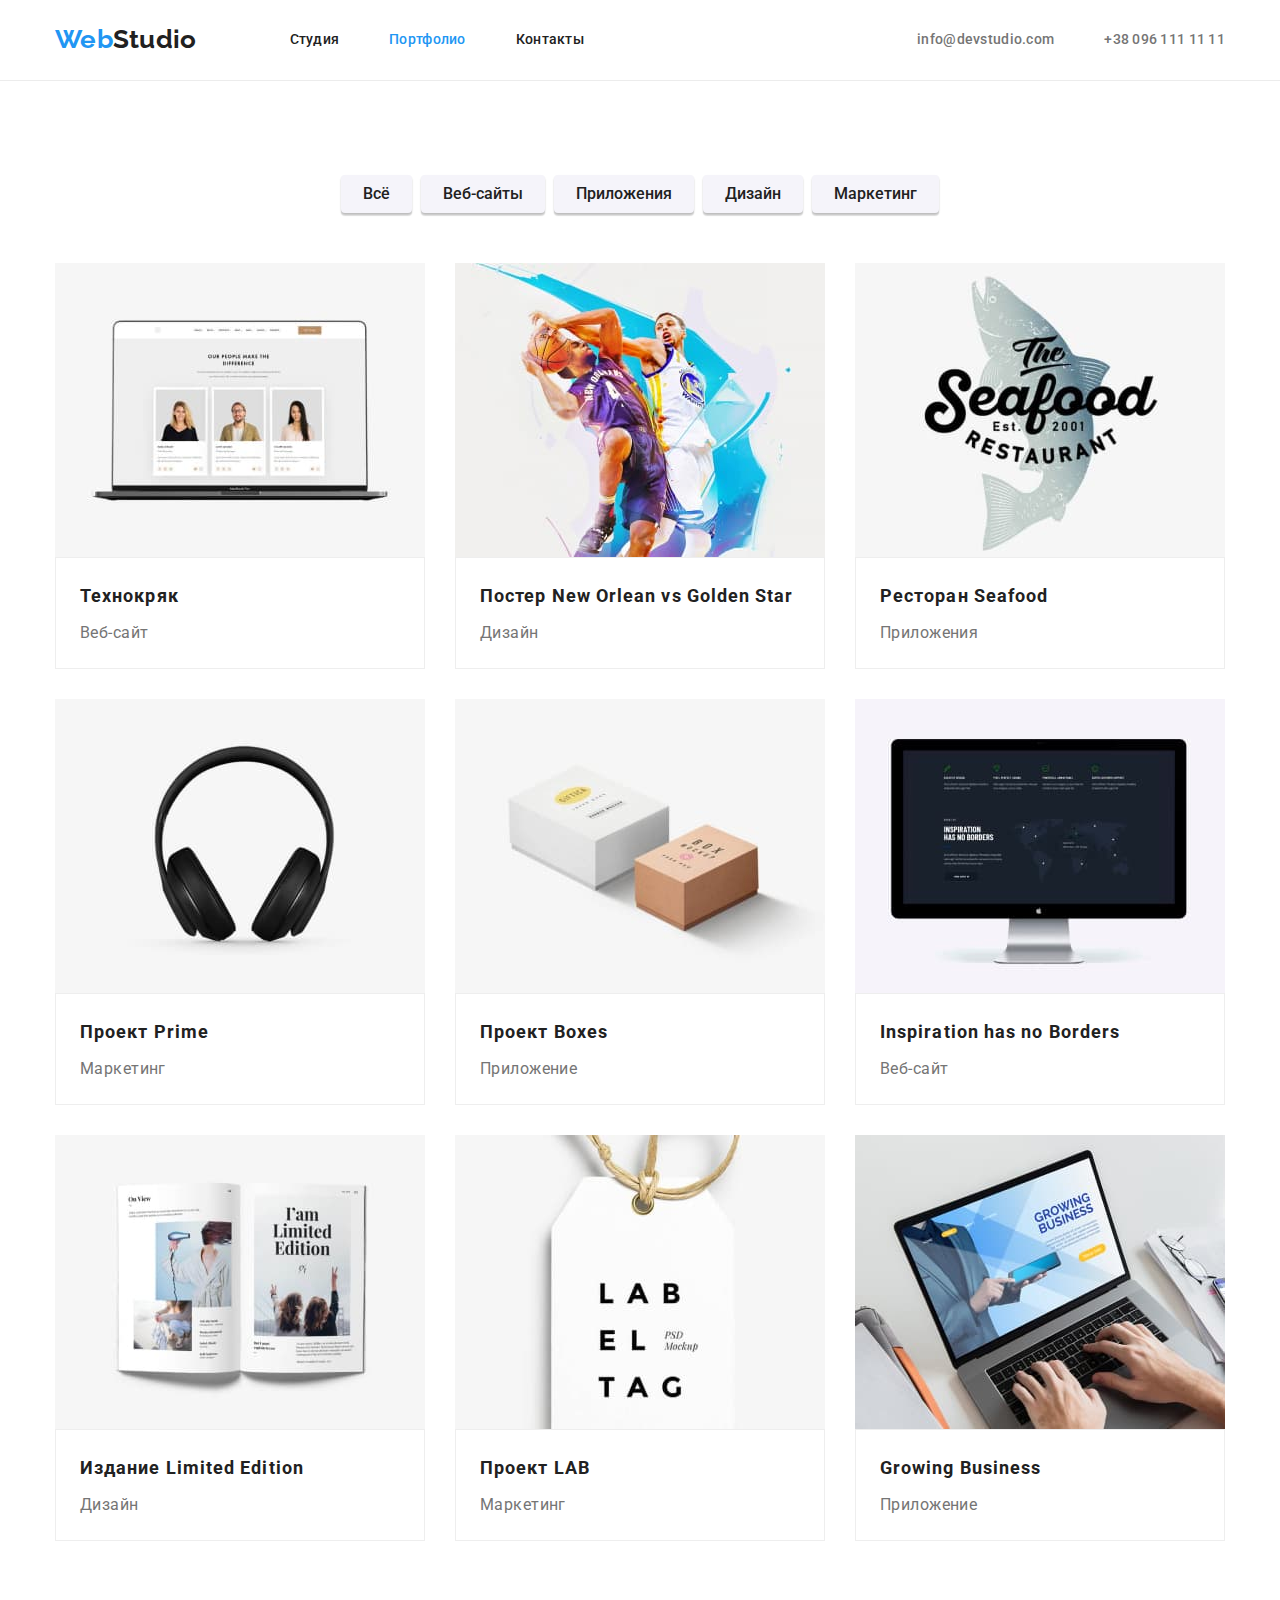
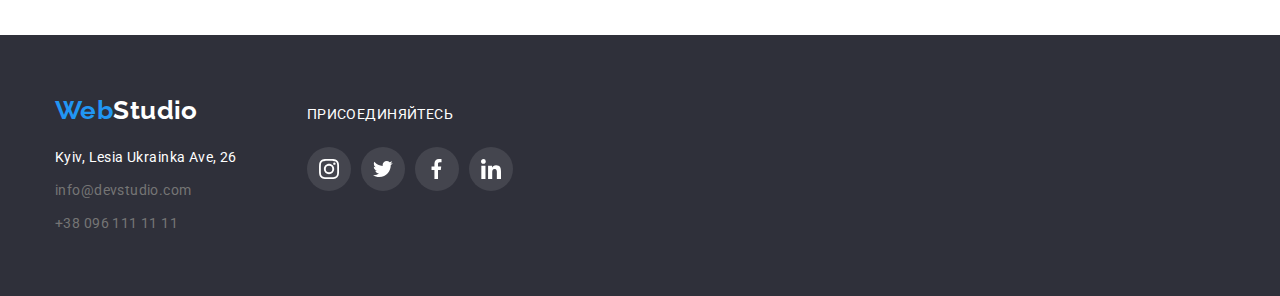
==== portfolio.html @ 570c4440 "Initial commit" ====
<!DOCTYPE html>
<html lang="ru">
  <head>
    <meta charset="UTF-8" />
    <meta http-equiv="X-UA-Compatible" content="IE=edge" />
    <meta name="viewport" content="width=device-width, initial-scale=1.0" />
    <title>Document</title>
    <link
      rel="stylesheet"
      href="https://cdnjs.cloudflare.com/ajax/libs/modern-normalize/1.0.0/modern-normalize.min.css"
    />
    <link
      href="https://fonts.googleapis.com/css2?family=Raleway:wght@700&family=Roboto:wght@400;500;700;900&display=swap"
      rel="stylesheet"
    />
    <link rel="stylesheet" href="./css/style.css" />
  </head>

  <body>
    <!--шапка сайта-->
    <header class="page-header">
      <div class="header-container container">
        <nav class="nav">
          <a href="index.html" class="link logo">Web<span class="logo-studio">Studio</span></a>
          <ul class="list nav-list">
            <li class="nav-list-item"><a href="index.html" class="nav-link link">Студия</a></li>

            <li class="nav-list-item">
              <a href="portfolio.html" class="nav-link link blue">Портфолио</a>
            </li>

            <li class="nav-list-item"><a href="" class="nav-link link">Контакты</a></li>
          </ul>
        </nav>
        <ul class="list contact-list">
          <li class="contact-list-item">
            <a href="mailto:info@devstudio.com" class="link contact-link">info@devstudio.com</a>
          </li>

          <li class="contact-list-item">
            <a href="tel:+380961111111" class="link contact-link">+38 096 111 11 11</a>
          </li>
        </ul>
      </div>
    </header>
    <main>
      <!--главная страница-->
      <section class="filter section">
        <div class="container">
          <h1 class="visually-hidden">Наши работы</h1>
          <ul class="filter-list list">
            <li class="filter-list-item">
              <button type="button" class="filter-button">Всё</button>
            </li>
            <li class="filter-list-item">
              <button type="button" class="filter-button">Веб-сайты</button>
            </li>
            <li class="filter-list-item">
              <button type="button" class="filter-button">Приложения</button>
            </li>
            <li class="filter-list-item">
              <button type="button" class="filter-button">Дизайн</button>
            </li>
            <li class="filter-list-item">
              <button type="button" class="filter-button">Маркетинг</button>
            </li>
          </ul>
          <!--портфолио-->
          <ul class="list portfolio-list card-set">
            <li class="portfolio-item">
              <a href="" class="link portfolio-link"
                ><img src="./images/macbook_pro.jpg" alt="Технокряк" width="370" height="294" />
                <div class="cards-content">
                  <h2 class="portfolio-title">Технокряк</h2>
                  <p class="portfolio-text">Веб-сайт</p>
                </div>
              </a>
            </li>
            <li class="portfolio-item">
              <a href="" class="link portfolio-link"
                ><img
                  src="./images/macbook_pro_2.jpg"
                  alt="Постер New Orlean vs Golden Star"
                  width="370"
                  height="294"
                />
                <div class="cards-content">
                  <h2 class="portfolio-title">Постер New Orlean vs Golden Star</h2>
                  <p class="portfolio-text">Дизайн</p>
                </div>
              </a>
            </li>
            <li class="portfolio-item">
              <a href="" class="link portfolio-link"
                ><img
                  src="./images/macbook_pro_3.jpg"
                  alt="Ресторан Seafood"
                  width="370"
                  height="294"
                />
                <div class="cards-content">
                  <h2 class="portfolio-title">Ресторан Seafood</h2>
                  <p class="portfolio-text">Приложения</p>
                </div>
              </a>
            </li>
            <li class="portfolio-item">
              <a href="" class="link portfolio-link"
                ><img
                  src="./images/macbook_pro_4.jpg"
                  alt="Проект Prime"
                  width="370"
                  height="294"
                />
                <div class="cards-content">
                  <h2 class="portfolio-title">Проект Prime</h2>
                  <p class="portfolio-text">Маркетинг</p>
                </div>
              </a>
            </li>
            <li class="portfolio-item">
              <a href="" class="link portfolio-link"
                ><img
                  src="./images/macbook_pro_5.jpg"
                  alt="Проект Boxes"
                  width="370"
                  height="294"
                />
                <div class="cards-content">
                  <h2 class="portfolio-title">Проект Boxes</h2>
                  <p class="portfolio-text">Приложение</p>
                </div>
              </a>
            </li>
            <li class="portfolio-item">
              <a href="" class="link portfolio-link"
                ><img
                  src="./images/macbook_pro_6.jpg"
                  alt="Inspiration has no Borders"
                  width="370"
                  height="294"
                />
                <div class="cards-content">
                  <h2 class="portfolio-title">Inspiration has no Borders</h2>
                  <p class="portfolio-text">Веб-сайт</p>
                </div>
              </a>
            </li>
            <li class="portfolio-item">
              <a href="" class="link portfolio-link"
                ><img
                  src="./images/macbook_pro_7.jpg"
                  alt="Издание Limited Edition"
                  width="370"
                  height="294"
                />

                <div class="cards-content">
                  <h2 class="portfolio-title">Издание Limited Edition</h2>
                  <p class="portfolio-text">Дизайн</p>
                </div>
              </a>
            </li>
            <li class="portfolio-item">
              <a href="" class="link portfolio-link"
                ><img src="./images/macbook_pro_8.jpg" alt="Проект LAB" width="370" height="294" />
                <div class="cards-content">
                  <h2 class="portfolio-title">Проект LAB</h2>
                  <p class="portfolio-text">Маркетинг</p>
                </div>
              </a>
            </li>
            <li class="portfolio-item">
              <a href="" class="link portfolio-link"
                ><img
                  src="./images/macbook_pro_9.jpg"
                  alt="Growing Business"
                  width="370"
                  height="294"
                />
                <div class="cards-content">
                  <h2 class="portfolio-title">Growing Business</h2>
                  <p class="portfolio-text">Приложение</p>
                </div>
              </a>
            </li>
          </ul>
        </div>
      </section>
    </main>
    <!--футер-->

    <!--футер-->

    <footer class="footer-section">
      <div class="container">
        <div class="footer-container">
          <div class="footer-adress">
            <a href="index.html" class="logo-footer link logo"
              >Web<span class="logo-studio">Studio</span>
            </a>
            <address class="footer-adress">
              <ul class="adress-list list">
                <li class="adress-item">
                  <a
                    class="link map"
                    href="https://goo.gl/maps/7oPvkChuXzZk7sUt8"
                    target="_blank"
                    rel="noreferrer noopener"
                    >Kyiv, Lesia Ukrainka Ave, 26</a
                  >
                </li>
                <li class="adress-item">
                  <a href="mailto:info@devstudio.com" class="link">info@devstudio.com</a>
                </li>
                <li class="adress-item">
                  <a href="tel:+380961111111" class="link">+38 096 111 11 11</a>
                </li>
              </ul>
            </address>
          </div>
          <div class="footer-social-list list">
            <p class="footer-social-title">ПРИСОЕДИНЯЙТЕСЬ</p>
            <ul class="socials list">
              <li class="socials-item">
                <a
                  class="socials-link link"
                  href=""
                  target="_blank"
                  rel="noopener noreferrer"
                  aria-label="instagram"
                >
                  <svg class="footer-socials-icon" width="20px" height="20px">
                    <use href="./images/index_logo/symbol-defs.svg#icon-instagram"></use>
                  </svg>
                </a>
              </li>
              <li class="socials-item">
                <a
                  class="socials-link link"
                  href=""
                  target="_blank"
                  rel="noopener noreferrer"
                  aria-label="twitter"
                >
                  <svg class="footer-socials-icon" width="20" height="20">
                    <use href="./images/index_logo/symbol-defs.svg#icon-twitter"></use>
                  </svg>
                </a>
              </li>
              <li class="socials-item">
                <a
                  class="socials-link link"
                  href=""
                  target="_blank"
                  rel="noopener noreferrer"
                  aria-label="facebook"
                >
                  <svg class="footer-socials-icon" width="20" height="20">
                    <use href="./images/index_logo/symbol-defs.svg#icon-facebook"></use>
                  </svg>
                </a>
              </li>
              <li class="socials-item">
                <a
                  class="socials-link link"
                  href=""
                  target="_blank"
                  rel="noopener noreferrer"
                  aria-label="linkedin"
                >
                  <svg class="footer-socials-icon" width="20" height="20">
                    <use href="./images/index_logo/symbol-defs.svg#icon-linkedin"></use>
                  </svg>
                </a>
              </li>
            </ul>
          </div>
        </div>
      </div>
    </footer>
  </body>
</html>
---- css/style.css ----
:root {
  --color-grey: #757575;
  --color-dark-grey: #212121;
  --color-light-blue: #2196f3;
  --color-white: #ffffff;
  --color-black: #000000;
  --color-footer-font: #2f303a;
  --color-filter-button: #f5f4fa;
  --color-footer-primary: rgba(255, 255, 255, 0.6);
  --color-border: 1px solid #eeeeee;
  --color-head-border: 1px solid #ececec;
  --color-social-links: #afb1b8;
  --color-bg-footer-social-links: rgba(255, 255, 255, 0.1);
  --color-client-border: 1px solid #afb1b8;
  --color-client-bord-hover: 1px solid #2196f3;
}

html {
  box-sizing: border-box;
}

*,
*::before,
*::after {
  box-sizing: inherit;
}

.visually-hidden {
  position: absolute;
  width: 1px;
  height: 1px;
  margin: -1px;
  border: 0;
  padding: 0;
  white-space: nowrap;
  clip-path: inset(100%);
  clip: rect(0 0 0 0);
  overflow: hidden;
}

h1,
h2,
h3,
h4,
h5,
p {
  margin: 0;
}

ul,
ol {
  padding: 0;
  margin: 0;
}

img {
  display: block;
  max-width: 100%;
  height: auto;
}
/* убираем рамку браузера */
a:active,
a:focus {
  outline: none;
}

input,
textarea {
  outline: none;
}
input:active,
textarea:active {
  outline: none;
}
:focus {
  outline: none;
}
textarea {
  resize: none;
}
textarea {
  resize: vertical;
}
textarea {
  resize: horizontal;
}
/* убираем рамку браузера */
.team-item img {
  margin-bottom: 30px;
}

body {
  font-weight: 400;
  font-size: 14px;
  line-height: 1.71;
  letter-spacing: 0.03em;
  color: var(--color-grey);
  font-family: 'Roboto', sans-serif;
}

.page-header {
  font-weight: 500;
  line-height: 1.14;
  letter-spacing: 0.02em;
  background: var(--color-white);
  border-bottom: var(--color-head-border);
}

.page-header .logo {
  margin-right: 93px;
}

.list {
  list-style-type: none;
}

.link {
  color: currentColor;
  text-decoration: none;
  transition-property: color, background-color;
  transition-duration: 1250ms;
  transition-timing-function: cubic-bezier(0.4, 0, 0.2, 1);
}

.container {
  width: 1200px;
  margin: 0 auto;
  padding-right: 15px;
  padding-left: 15px;
}

.section {
  padding-top: 94px;
  padding-bottom: 94px;
}

.nav-list {
  color: var(--color-dark-grey);
  display: flex;
  column-gap: 50px;
}

.nav {
  display: flex;
  align-items: center;
}

.contact-list-item:not(:last-child) {
  margin-right: 50px;
}

.nav-list .blue {
  color: var(--color-light-blue);
}

.logo {
  color: var(--color-light-blue);
  font-family: 'Raleway';
  font-style: normal;
  font-weight: 700;
  font-size: 26px;
  line-height: 1.2;
  /* margin-right: 93px; */
}

.logo-studio {
  color: var(--color-dark-grey);
}

.header-container {
  display: flex;
  align-items: center;
}

.link-container {
  display: flex;
}

.nav-list > .nav-link:not(:last-child) {
  margin-right: 50px;
}

.nav-list .link:hover,
.nav-list .link:focus {
  color: var(--color-light-blue);
}

.contact-list {
  margin-left: auto;
  display: flex;
  align-items: center;
}

.card-set {
  display: flex;
  /* Make a flex container multiline */
  flex-wrap: wrap;
  /* Set gap between rows and columns */
  gap: 30px;
  justify-content: center;
}

.description-item {
  flex-basis: calc((100% - 90px) / 4);
}

.about {
  padding-top: 0;
}

.about-item {
  flex-basis: calc((100% - 60px) / 3);
}

.filter-list {
  margin-bottom: 50px;
  display: flex;
  column-gap: 9px;
  justify-content: center;
}

.filter-list-item {
  align-items: center;
}

.nav-link,
.contact-link {
  display: flex;
  justify-content: center;
  padding-top: 32px;
  padding-bottom: 32px;
  align-items: center;
}

.contact-link:hover,
.contact-link:focus {
  color: var(--color-light-blue);
}

.hero {
  text-align: center;
  background: var(--color-footer-font);
  padding-top: 200px;
  padding-bottom: 200px;
  background-image: linear-gradient(to right, rgba(47, 48, 58, 0.4), rgba(47, 48, 58, 0.4)),
    url(../images/index_logo/header-img.jpg);
  max-width: 1600px;
  height: 600px;
  margin-left: auto;
  margin-right: auto;
  background-repeat: no-repeat;
  background-size: cover;
  background-position: center;
}

.hero-title {
  font-weight: 900;
  font-size: 44px;
  line-height: 1.36;
  letter-spacing: 0.06em;
  text-transform: uppercase;

  color: var(--color-white);
  width: 642px;
  margin-left: auto;
  margin-right: auto;
  margin-bottom: 40px;
}

.hero-button {
  display: inline-block;
  padding: 10px 32px;
  font-weight: 700;
  font-size: 16px;
  line-height: 1.875;
  letter-spacing: 0.06em;
  background: var(--color-light-blue);
  color: var(--color-white);
  box-shadow: 0px 4px 4px rgba(0, 0, 0, 0.15);
  border-radius: 4px;
  border: none;
  cursor: pointer;
  transition-property: color, background-color;
  transition-duration: 1250ms;
  transition-timing-function: cubic-bezier(0.4, 0, 0.2, 1);
}

.hero-button:hover,
.hero-button:focus {
  background-color: var(--color-filter-button);
  color: var(--color-dark-grey);
}

.description-title {
  font-weight: 700;
  font-size: 14px;
  line-height: 1.14;
  text-transform: uppercase;
  color: var(--color-black);
  margin-bottom: 10px;
}

.section-title {
  margin-bottom: 50px;
  font-weight: 700;
  font-size: 36px;
  line-height: 1.16;
  color: var(--color-dark-grey);
  text-align: center;
}

.team-item {
  box-shadow: 0px 1px 3px rgba(0, 0, 0, 0.12), 0px 1px 1px rgba(0, 0, 0, 0.14),
    0px 2px 1px rgba(0, 0, 0, 0.2);
  border-radius: 0px 0px 4px 4px;
  background-color: var(--color-white);
  flex-basis: calc((100% - 90px) / 4);
  padding-bottom: 30px;
}

.team {
  background: var(--color-filter-button);
}

.team-name {
  font-weight: 500;
  font-size: 16px;
  line-height: 1.19;
  /* identical to box height */
  text-align: center;
  color: var(--color-dark-grey);
  margin-bottom: 10px;
}

.team-work {
  text-align: center;
  font-size: 16px;
  line-height: 1.19;
  /* identical to box height */
  margin-bottom: 16px;
}

.team-about {
  align-items: center;
  background-color: var(--color-white);
  border-radius: 0px 0px 4px 4px;
  padding: 0;
  margin: 0;
}

.adress-item:not(:last-child) {
  margin-bottom: 9px;
}

/* футер */

.map {
  color: var(--color-white);
}

.map:hover,
.map:focus {
  color: var(--color-light-blue);
}

.footer-section {
  background: var(--color-footer-font);
  padding-top: 60px;
  padding-bottom: 60px;
}

.footer-section .logo-studio {
  color: var(--color-white);
}

/* портфолио */
.filter-button {
  font-family: 'Roboto';
  font-style: normal;
  font-weight: 500;
  font-size: 16px;
  line-height: 1.62;
  background: var(--color-filter-button);
  color: var(--color-dark-grey);
  cursor: pointer;
  border: none;
  padding: 6px 22px;
  height: 38px;
  box-shadow: 0px 3px 1px rgba(0, 0, 0, 0.1), 0px 1px 2px rgba(0, 0, 0, 0.08),
    0px 2px 2px rgba(0, 0, 0, 0.12);
  border-radius: 4px;
  transition-property: color, background-color;
  transition-duration: 1250ms;
  transition-timing-function: cubic-bezier(0.4, 0, 0.2, 1);
}

.filter-button:hover,
.filter-button:focus {
  background-color: var(--color-light-blue);
  color: var(--color-filter-button);
  background: #2196f3;
  /* shadow-middle */
}

.container .logo-footer {
  /* margin-top: 60px; */
  margin-bottom: 20px;
  display: inline-block;
}

.footer-adress {
  font-style: normal;
}

.portfolio-list {
  font-size: 16px;
  line-height: 1.87;
  /* identical to box height, or 188% */
}
.portfolio-link {
  display: inline-block;
}

.portfolio-item {
  flex-basis: calc((100% - 60px) / 3);
}

.portfolio-link:hover,
.portfolio-link:focus {
  box-shadow: 0px 1px 1px rgba(0, 0, 0, 0.12), 0px 4px 4px rgba(0, 0, 0, 0.06),
    1px 4px 6px rgba(0, 0, 0, 0.16);
}

.portfolio-title {
  font-weight: 700;
  font-size: 18px;
  line-height: 2;
  /* identical to box height, or 200% */
  letter-spacing: 0.06em;
  color: var(--color-dark-grey);
  margin-bottom: 4px;
}

.cards-content {
  padding: 20px 24px;
  border: var(--color-border);
}

/*----- описание логотипов---- */
.mail-icon {
  width: 16px;
  height: 12px;
}

.icon:hover {
  fill: var(--color-light-blue);
}

.tel-icon {
  width: 10px;
  height: 16px;
}

.contact-list .icon {
  fill: currentColor;
  margin-right: 10px;
}

.description-icon {
  display: flex;
  height: 120px;
  background-color: var(--color-filter-button);
  border-radius: 4px;
  column-gap: 30px;
  margin-bottom: 30px;
  justify-content: center;
  align-items: center;
}

.description-icon .icon {
  height: 70px;
  width: 70px;
  justify-self: center;
}

/* .team-content-list {
  background-color: rgba(245, 244, 250, 1);
  margin: 0 auto 30px;
  width: 270px;
  height: 120px;
  border: none;
  padding-top: 25px;
} */
/* .team-icon {
  display: flex;
  content: '';
  margin: 0 auto;
  text-align: center;
} */
/**|=======
   |социальные 
   |=======
*/
.socials {
  display: flex;
  align-items: center;
  justify-content: center;
  gap: 10px;
}

.socials-link {
  display: flex;
  align-items: center;
  justify-content: center;
  width: 44px;
  height: 44px;
  background-color: var(--color-white);
  border-radius: 50%;
}

.socials-icon {
  fill: var(--color-social-links);
}

.socials-link:hover,
.socials-link:focus {
  background-color: var(--color-light-blue);
}

.socials-link:hover .socials-icon {
  fill: var(--color-white);
}
.socials-link:focus .socials-icon {
  fill: var(--color-white);
}

.footer-social-title {
  color: var(--color-white);
  margin-bottom: 20px;
}

.footer-container {
  display: inline-flex;
  gap: 70px;
  align-items: baseline;
}

.footer-socials-icon {
  fill: var(--color-white);
}
.footer-section .socials-link {
  background-color: var(--color-bg-footer-social-links);
}
/* .footer-socials-link {
  display: flex;
  align-items: center;
  justify-content: center;
  width: 44px;
  height: 44px;
  background-color: var(--color-bg-footer-social-links);
  border-radius: 50%;
  margin-bottom: 30px;
} */

.footer-section .socials-link:hover,
.footer-section .socials-link:focus {
  background-color: var(--color-light-blue);
}

/* .client-section-title {
  text-align: center;
  font-family: 'Roboto';
  font-style: normal;
  font-weight: 700;
  font-size: 36px;
  line-height: 42px;
  color: var(--color-dark-grey);

  margin-bottom: 50px;
} */

.client-list {
  display: flex;
  align-items: center;
  justify-content: center;
  gap: 30px;
}
.client-logo-item {
  flex-basis: calc((100% - 150px) / 6);
}
.client-link {
  display: flex;
  align-items: center;
  justify-content: center;
  height: 92px;

  border: var(--color-client-border);

  border-radius: 4px;
  cursor: pointer;
}

.socials-icon-logo {
  fill: var(--color-grey);
}

.client-link:hover,
.client-link:focus {
  fill: var(--color-light-blue);
  border: var(--color-client-bord-hover);
}

.client-link:hover .socials-icon-logo {
  fill: var(--color-light-blue);
}
.client-link:focus .socials-icon-logo {
  fill: var(--color-light-blue);
}
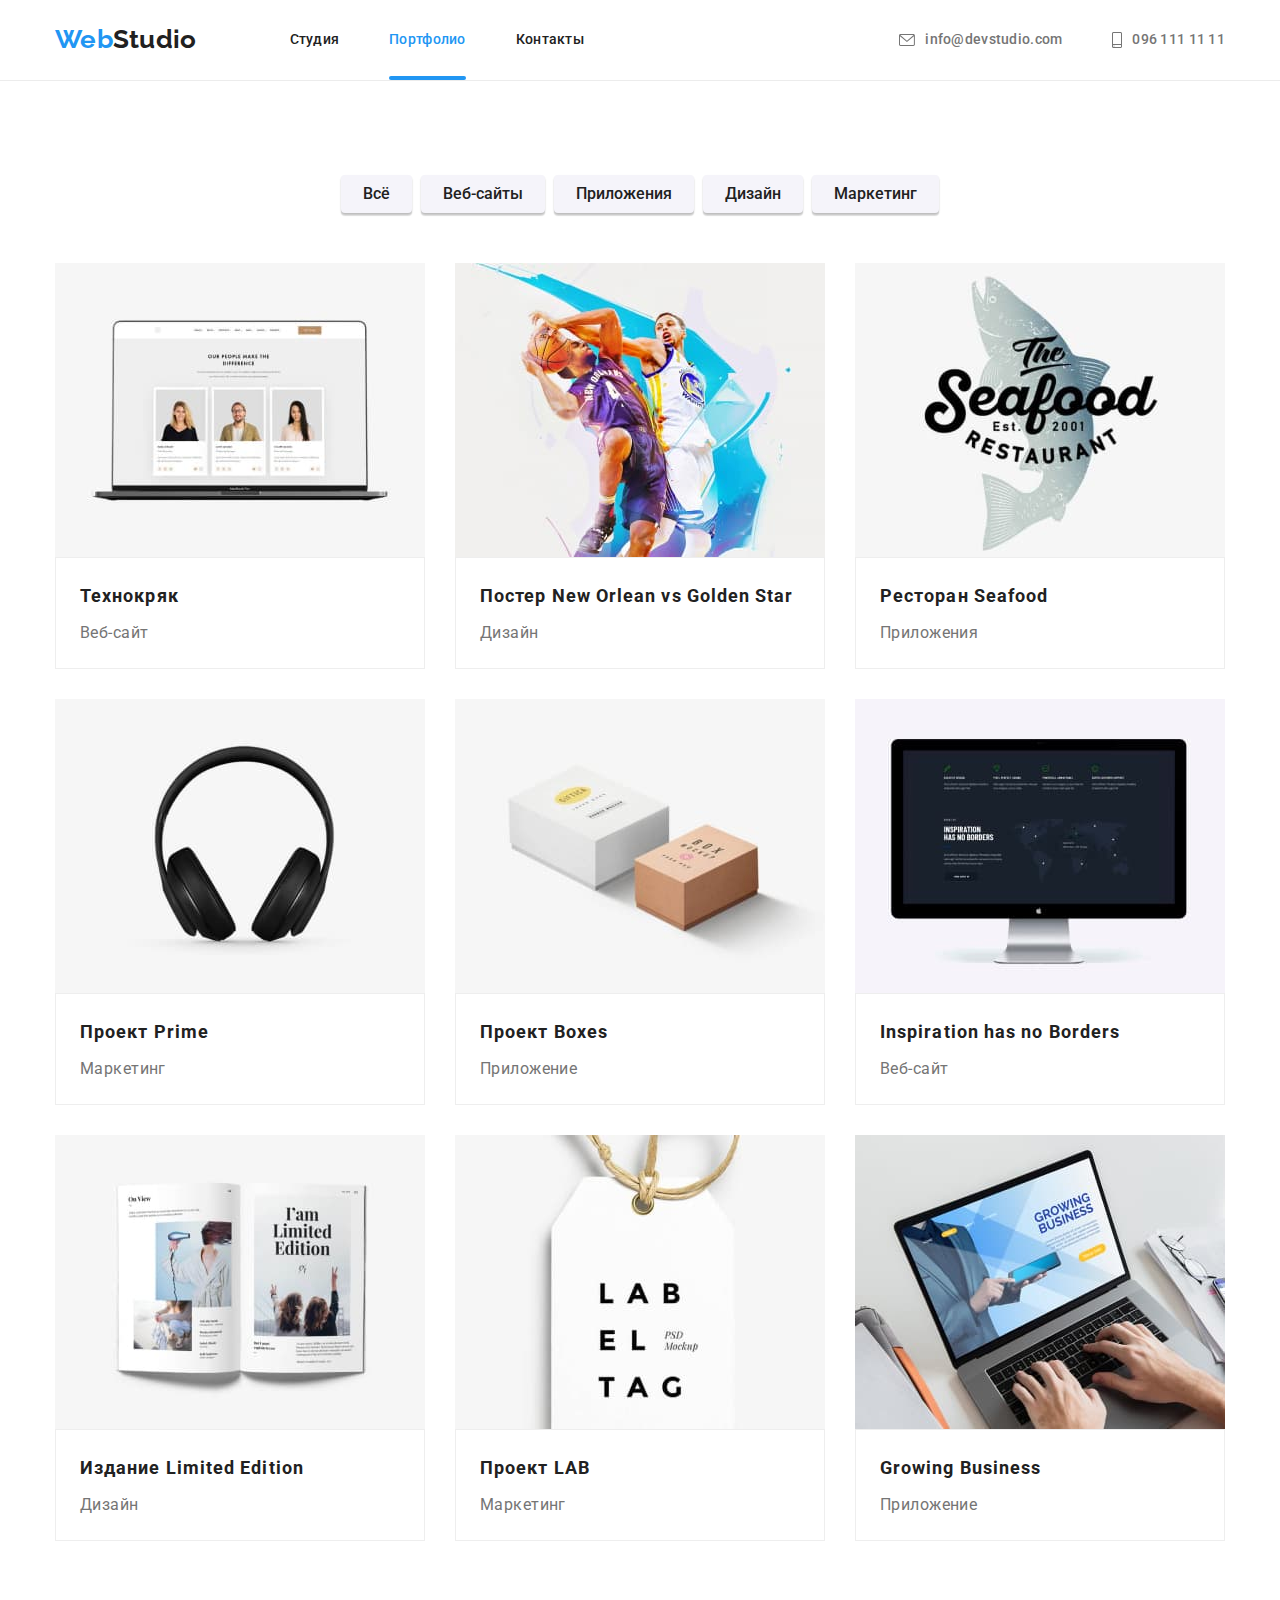
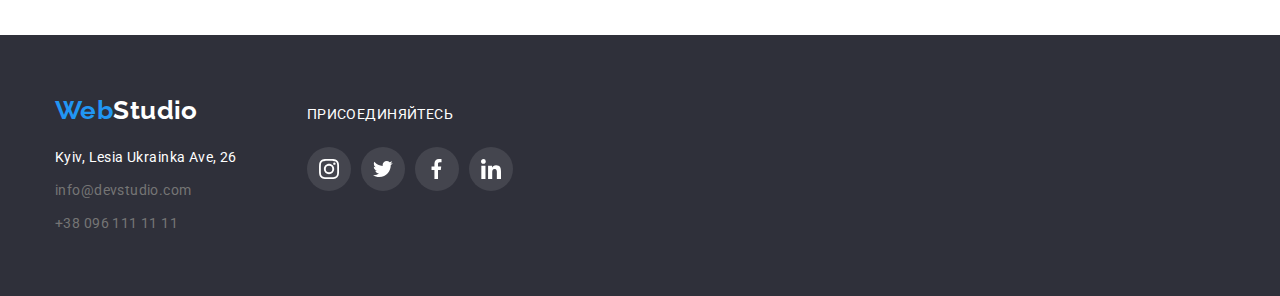
==== commit b528d968: "1" ====
--- a/portfolio.html
+++ b/portfolio.html
@@ -33,13 +33,17 @@
           </ul>
         </nav>
         <ul class="list contact-list">
-          <li class="contact-list-item">
-            <a href="mailto:info@devstudio.com" class="link contact-link">info@devstudio.com</a>
-          </li>
-
-          <li class="contact-list-item">
-            <a href="tel:+380961111111" class="link contact-link">+38 096 111 11 11</a>
-          </li>
+          <li class="contact-list-item"><a href="mailto:info@devstudio.com" class="link contact-link"><svg
+                class="icon mail-icon">
+                <use href="./images/index_logo/symbol-defs.svg#icon-mailbox"></use>
+              </svg>
+              info@devstudio.com</a></li>
+    
+          <li class="contact-list-item"><a href="tel:+380961111111" class="link contact-link">
+              <svg class="icon tel-icon">
+                <use href="./images/index_logo/symbol-defs.svg#icon-smartphone"></use>
+              </svg>
+              096 111 11 11</a></li>
         </ul>
       </div>
     </header>
@@ -68,8 +72,14 @@
           <!--портфолио-->
           <ul class="list portfolio-list card-set">
             <li class="portfolio-item">
-              <a href="" class="link portfolio-link"
-                ><img src="./images/macbook_pro.jpg" alt="Технокряк" width="370" height="294" />
+             
+              <a href="" class="link portfolio-link">
+                <div class="project-overlay">
+                <img src="./images/macbook_pro.jpg" alt="Технокряк" width="370" height="294" />
+                <p class="overlay">Ресурс предлагает комплексные предложения с разным уровнем функционала и сервисов. Все это позволит посетителю получить исчерпывающие сведения о компании или частном лице.
+
+                </p>
+                </div>
                 <div class="cards-content">
                   <h2 class="portfolio-title">Технокряк</h2>
                   <p class="portfolio-text">Веб-сайт</p>
@@ -78,12 +88,18 @@
             </li>
             <li class="portfolio-item">
               <a href="" class="link portfolio-link"
-                ><img
+                >
+                <div class="project-overlay">
+                <img
                   src="./images/macbook_pro_2.jpg"
                   alt="Постер New Orlean vs Golden Star"
                   width="370"
                   height="294"
                 />
+                <p class="overlay">1Ресурс предлагает комплексные предложения с разным уровнем функционала и сервисов. Все это позволит посетителю получить исчерпывающие сведения о компании или частном лице.
+
+                </p>
+                </div>
                 <div class="cards-content">
                   <h2 class="portfolio-title">Постер New Orlean vs Golden Star</h2>
                   <p class="portfolio-text">Дизайн</p>
@@ -92,12 +108,15 @@
             </li>
             <li class="portfolio-item">
               <a href="" class="link portfolio-link"
-                ><img
+                ><div class="project-overlay"><img
                   src="./images/macbook_pro_3.jpg"
                   alt="Ресторан Seafood"
                   width="370"
                   height="294"
-                />
+                /><p class="overlay">2Ресурс предлагает комплексные предложения с разным уровнем функционала и сервисов. Все это позволит посетителю получить исчерпывающие сведения о компании или частном лице.
+
+                </p>
+                </div>
                 <div class="cards-content">
                   <h2 class="portfolio-title">Ресторан Seafood</h2>
                   <p class="portfolio-text">Приложения</p>
@@ -106,12 +125,15 @@
             </li>
             <li class="portfolio-item">
               <a href="" class="link portfolio-link"
-                ><img
+                ><div class="project-overlay"><img
                   src="./images/macbook_pro_4.jpg"
                   alt="Проект Prime"
                   width="370"
                   height="294"
-                />
+                /><p class="overlay">3Ресурс предлагает комплексные предложения с разным уровнем функционала и сервисов. Все это позволит посетителю получить исчерпывающие сведения о компании или частном лице.
+
+                </p>
+                </div>
                 <div class="cards-content">
                   <h2 class="portfolio-title">Проект Prime</h2>
                   <p class="portfolio-text">Маркетинг</p>
@@ -120,12 +142,15 @@
             </li>
             <li class="portfolio-item">
               <a href="" class="link portfolio-link"
-                ><img
+                ><div class="project-overlay"><img
                   src="./images/macbook_pro_5.jpg"
                   alt="Проект Boxes"
                   width="370"
                   height="294"
-                />
+                /><p class="overlay">4Ресурс предлагает комплексные предложения с разным уровнем функционала и сервисов. Все это позволит посетителю получить исчерпывающие сведения о компании или частном лице.
+
+                </p>
+                </div>
                 <div class="cards-content">
                   <h2 class="portfolio-title">Проект Boxes</h2>
                   <p class="portfolio-text">Приложение</p>
@@ -134,12 +159,15 @@
             </li>
             <li class="portfolio-item">
               <a href="" class="link portfolio-link"
-                ><img
+                ><div class="project-overlay"><img
                   src="./images/macbook_pro_6.jpg"
                   alt="Inspiration has no Borders"
                   width="370"
                   height="294"
-                />
+                /><p class="overlay">5Ресурс предлагает комплексные предложения с разным уровнем функционала и сервисов. Все это позволит посетителю получить исчерпывающие сведения о компании или частном лице.
+
+                </p>
+                </div>
                 <div class="cards-content">
                   <h2 class="portfolio-title">Inspiration has no Borders</h2>
                   <p class="portfolio-text">Веб-сайт</p>
@@ -148,12 +176,15 @@
             </li>
             <li class="portfolio-item">
               <a href="" class="link portfolio-link"
-                ><img
+                ><div class="project-overlay"><img
                   src="./images/macbook_pro_7.jpg"
                   alt="Издание Limited Edition"
                   width="370"
                   height="294"
-                />
+                /><p class="overlay">6Ресурс предлагает комплексные предложения с разным уровнем функционала и сервисов. Все это позволит посетителю получить исчерпывающие сведения о компании или частном лице.
+
+                </p>
+                </div>
 
                 <div class="cards-content">
                   <h2 class="portfolio-title">Издание Limited Edition</h2>
@@ -163,7 +194,12 @@
             </li>
             <li class="portfolio-item">
               <a href="" class="link portfolio-link"
-                ><img src="./images/macbook_pro_8.jpg" alt="Проект LAB" width="370" height="294" />
+                ><div class="project-overlay">
+                <img src="./images/macbook_pro_8.jpg" alt="Проект LAB" width="370" height="294" />
+                <p class="overlay">7Ресурс предлагает комплексные предложения с разным уровнем функционала и сервисов. Все это позволит посетителю получить исчерпывающие сведения о компании или частном лице.
+
+                </p>
+                </div>
                 <div class="cards-content">
                   <h2 class="portfolio-title">Проект LAB</h2>
                   <p class="portfolio-text">Маркетинг</p>
@@ -171,13 +207,17 @@
               </a>
             </li>
             <li class="portfolio-item">
-              <a href="" class="link portfolio-link"
-                ><img
+              <a href="" class="link portfolio-link">
+                <div class="project-overlay">
+                  <img
                   src="./images/macbook_pro_9.jpg"
                   alt="Growing Business"
                   width="370"
                   height="294"
-                />
+                /><p class="overlay">8Ресурс предлагает комплексные предложения с разным уровнем функционала и сервисов. Все это позволит посетителю получить исчерпывающие сведения о компании или частном лице.
+
+                </p>
+                </div>
                 <div class="cards-content">
                   <h2 class="portfolio-title">Growing Business</h2>
                   <p class="portfolio-text">Приложение</p>
--- a/css/style.css
+++ b/css/style.css
@@ -13,9 +13,14 @@
   --color-bg-footer-social-links: rgba(255, 255, 255, 0.1);
   --color-client-border: 1px solid #afb1b8;
   --color-client-bord-hover: 1px solid #2196f3;
-}
-
-html {
+  --color-bg-about:rgba(47, 48, 58, 0.8);
+  --color-overlay-portfolio:rgba(33, 150, 243, 0.9);
+  --color-bg-overlay-modal-window: rgba(0, 0, 0, 0.2)
+  
+}
+
+html 
+{
   box-sizing: border-box;
 }
 
@@ -23,6 +28,9 @@
 *::before,
 *::after {
   box-sizing: inherit;
+  transition-property: color, background-color;
+  transition-duration: 250ms;
+  transition-timing-function: cubic-bezier(0.4, 0, 0.2, 1);
 }
 
 .visually-hidden {
@@ -118,7 +126,7 @@
   color: currentColor;
   text-decoration: none;
   transition-property: color, background-color;
-  transition-duration: 1250ms;
+  transition-duration: 250ms;
   transition-timing-function: cubic-bezier(0.4, 0, 0.2, 1);
 }
 
@@ -210,6 +218,7 @@
 
 .about-item {
   flex-basis: calc((100% - 60px) / 3);
+  position: relative;
 }
 
 .filter-list {
@@ -223,6 +232,31 @@
   align-items: center;
 }
 
+.nav-list .blue::after,
+.nav-link:hover::after
+{
+  display: block;
+ 
+  
+}
+.nav-link::after{
+display: block; 
+content: "";
+width: 100%;
+height: 4px;
+background-color: var(--color-light-blue);
+border-radius: 2px;
+position: absolute;
+display: none;
+bottom: 0;
+transition: 250ms cubic-bezier(0.4, 0, 0.2, 1);
+
+}
+
+.nav-link{
+  position: relative;
+}
+
 .nav-link,
 .contact-link {
   display: flex;
@@ -230,6 +264,7 @@
   padding-top: 32px;
   padding-bottom: 32px;
   align-items: center;
+  
 }
 
 .contact-link:hover,
@@ -280,9 +315,60 @@
   border-radius: 4px;
   border: none;
   cursor: pointer;
-  transition-property: color, background-color;
-  transition-duration: 1250ms;
-  transition-timing-function: cubic-bezier(0.4, 0, 0.2, 1);
+  transition: 250ms cubic-bezier(0.4, 0, 0.2, 1);
+}
+
+.backdrop {
+  position: fixed;
+  top: 0;
+  left: 0;
+  width: 100%;
+  height: 100%;
+  background: var(--color-bg-overlay-modal-window);
+  display: flex;
+  align-items: center;
+  justify-content: center;
+  transition: opacity 250ms cubic-bezier(0.4, 0, 0.2, 1), visibility 250ms cubic-bezier(0.4, 0, 0.2, 1);
+ 
+}
+
+.modal {
+  position: relative;
+  z-index: 2;
+  width: 528px;
+  height: 581px;
+  background: var(--color-white);
+  box-shadow: 0px 1px 3px rgba(0, 0, 0, 0.12), 0px 1px 1px rgba(0, 0, 0, 0.14), 0px 2px 1px rgba(0, 0, 0, 0.2);
+  border-radius: 4px;
+  transition: transform 250ms cubic-bezier(0.4, 0, 0.2, 1);;
+}
+.backdrop.is-hidden .modal {
+transform: scale(0);
+}
+
+.modal-close-button {
+  position: absolute;
+  right: 8px;
+  top: 8px;
+  background: var(--color-white);
+  border: none;
+  display: flex;
+  align-items: center;
+  justify-content: center;
+  opacity: 0.7;
+  cursor: pointer;
+  padding: 0;
+
+}
+
+.is-hidden {
+  opacity: 0;
+  visibility: hidden;
+  pointer-events: none;
+}
+
+.modal-close-button:hover .close-button-cross {
+  fill: var(--color-light-blue);
 }
 
 .hero-button:hover,
@@ -307,6 +393,20 @@
   line-height: 1.16;
   color: var(--color-dark-grey);
   text-align: center;
+}
+
+.about-card {
+	width	: 100%;
+  position: absolute;
+	bottom: 0;
+	left: 0;
+	width: 100%;
+  background-color: var(--color-bg-about);
+  line-height: 16px;
+  text-align: center;
+  text-transform: uppercase;
+  color: var(--color-white);
+  padding: 27px;
 }
 
 .team-item {
@@ -390,7 +490,7 @@
     0px 2px 2px rgba(0, 0, 0, 0.12);
   border-radius: 4px;
   transition-property: color, background-color;
-  transition-duration: 1250ms;
+  transition-duration: 250ms;
   transition-timing-function: cubic-bezier(0.4, 0, 0.2, 1);
 }
 
@@ -419,10 +519,46 @@
 }
 .portfolio-link {
   display: inline-block;
-}
-
+  transition-property: box-shadow;
+  transition-duration: 250ms;
+  transition-timing-function: cubic-bezier(0.4, 0, 0.2, 1);
+ 
+  
+}
+.project-overlay{
+  position: relative;
+  overflow: hidden;
+}
+.overlay {
+  position: absolute;
+  bottom: 0;
+  right: 0;
+  width: 100%;
+  height: 100%;
+  color: var(--color-white);
+  font-size: 18px;
+  line-height: 28px;
+/* or 156% */
+
+  letter-spacing: 0.03em;
+
+  background-color: var(--color-overlay-portfolio);
+  transform: translatey(100%);
+  transition: transform 250ms ease;
+  padding: 63px 24px;
+    opacity: 0;
+}
+  
+
+  .portfolio-link:hover .overlay,
+  .portfolio-link:focus .overlay  {
+    transform: translatex(0);
+    opacity: 1;
+
+  }
 .portfolio-item {
   flex-basis: calc((100% - 60px) / 3);
+  
 }
 
 .portfolio-link:hover,
@@ -444,6 +580,7 @@
 .cards-content {
   padding: 20px 24px;
   border: var(--color-border);
+ 
 }
 
 /*----- описание логотипов---- */
@@ -453,7 +590,8 @@
 }
 
 .icon:hover {
-  fill: var(--color-light-blue);
+  fill: currentColor; 
+  
 }
 
 .tel-icon {
@@ -598,10 +736,16 @@
 
   border-radius: 4px;
   cursor: pointer;
+  transition-property: border;
+  transition-duration: 250ms;
+  transition-timing-function: cubic-bezier(0.4, 0, 0.2, 1);
 }
 
 .socials-icon-logo {
   fill: var(--color-grey);
+  transition-property: fill;
+  transition-duration: 250ms;
+  transition-timing-function: cubic-bezier(0.4, 0, 0.2, 1);
 }
 
 .client-link:hover,
